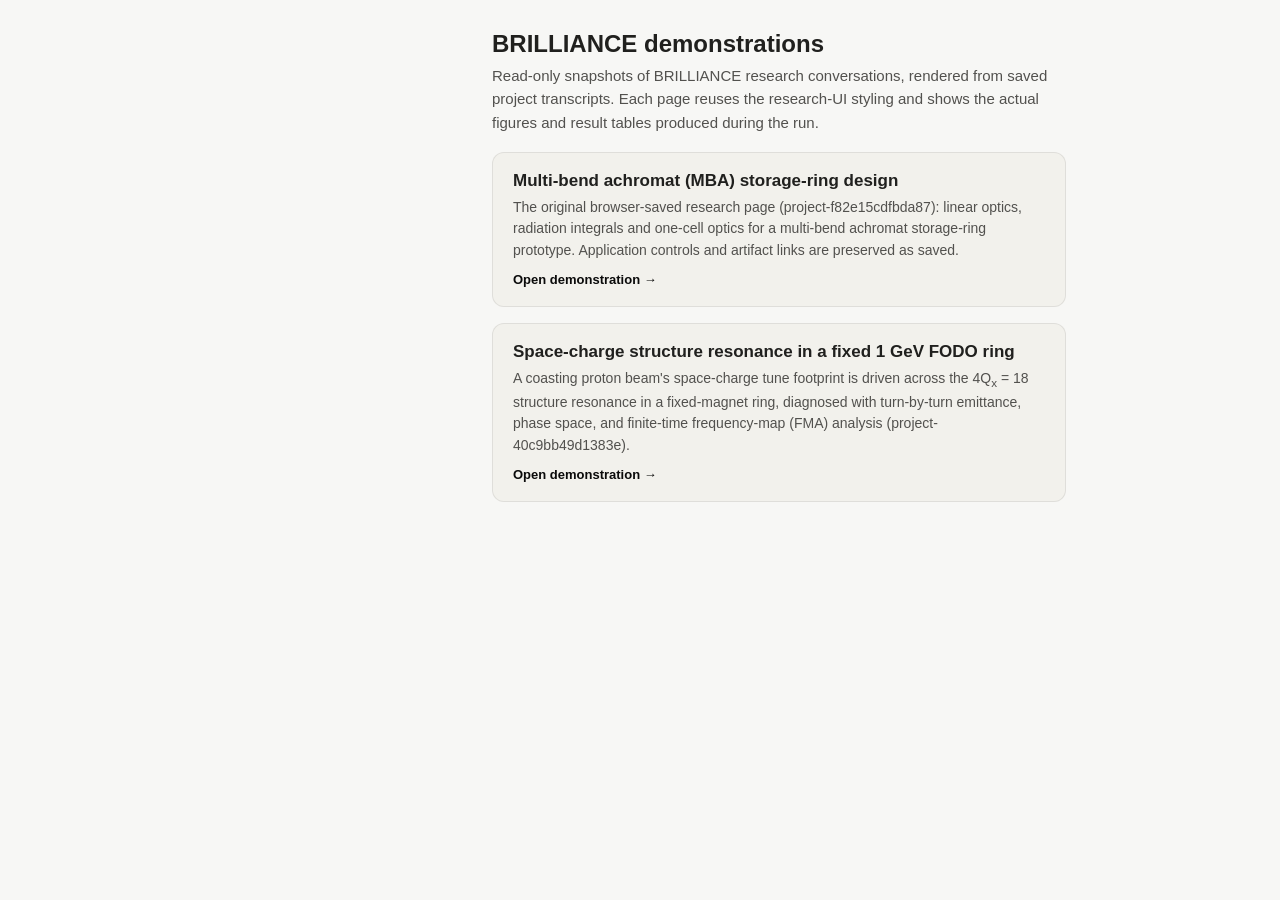
==== examples/index.html @ 88914bb2 "add a space charge research example" ====
<!DOCTYPE html>
<html lang="en"><head><meta charset="UTF-8">
  <meta name="viewport" content="width=device-width, initial-scale=1">
  <meta name="theme-color" content="#f7f7f5">
  <title>BRILLIANCE · Demonstrations</title>
  <link rel="icon" href="data:image/svg+xml,%3Csvg xmlns='http://www.w3.org/2000/svg' viewBox='0 0 64 64'%3E%3Crect width='64' height='64' rx='14' fill='%2320201e'/%3E%3Ctext x='32' y='45' text-anchor='middle' font-size='40' font-family='serif' fill='white'%3EB%3C/text%3E%3C/svg%3E">
  <link rel="stylesheet" href="./space-charge/assets/styles.css">
  <style>
    .app-shell.single-column { display: block; max-width: 900px; margin: 0 auto; }
    .single-column .main-panel { border: none; }
    .landing-head { padding: 30px 24px 6px; }
    .landing-head h1 { margin: 0 0 6px; font-size: 24px; }
    .landing-head p { margin: 0; color: var(--text-secondary, #52514e); font-size: 15px; line-height: 1.55; }
    .example-list { padding: 12px 24px 32px; display: flex; flex-direction: column; gap: 16px; }
    .example-card {
      display: block; text-decoration: none; color: inherit;
      padding: 18px 20px; border-radius: 12px;
      background: var(--surface-2, #f2f1ec);
      border: 1px solid rgba(11,11,11,0.08);
      transition: border-color .15s ease, transform .15s ease;
    }
    .example-card:hover { border-color: rgba(11,11,11,0.22); transform: translateY(-1px); }
    .example-card h2 { margin: 0 0 6px; font-size: 17px; }
    .example-card p { margin: 0; color: var(--text-secondary, #52514e); font-size: 14px; line-height: 1.55; }
    .example-card .go { display: inline-block; margin-top: 10px; font-size: 13px; font-weight: 600; color: var(--text-primary, #0b0b0b); }
  </style>
</head>
<body>
  <div id="app" class="app-shell single-column">
    <main class="main-panel">
      <header class="landing-head">
        <h1>BRILLIANCE demonstrations</h1>
        <p>Read-only snapshots of BRILLIANCE research conversations, rendered from saved
        project transcripts. Each page reuses the research-UI styling and shows the actual
        figures and result tables produced during the run.</p>
      </header>

      <section class="example-list">
        <a class="example-card" href="./mba-design/index.html">
          <h2>Multi-bend achromat (MBA) storage-ring design</h2>
          <p>The original browser-saved research page (project-f82e15cdfbda87): linear optics,
          radiation integrals and one-cell optics for a multi-bend achromat storage-ring prototype.
          Application controls and artifact links are preserved as saved.</p>
          <span class="go">Open demonstration →</span>
        </a>

        <a class="example-card" href="./space-charge/index.html">
          <h2>Space-charge structure resonance in a fixed 1&nbsp;GeV FODO ring</h2>
          <p>A coasting proton beam's space-charge tune footprint is driven across the
          4Q<sub>x</sub>&nbsp;=&nbsp;18 structure resonance in a fixed-magnet ring, diagnosed with
          turn-by-turn emittance, phase space, and finite-time frequency-map (FMA) analysis
          (project-40c9bb49d1383e).</p>
          <span class="go">Open demonstration →</span>
        </a>
      </section>
    </main>
  </div>
</body></html>
---- examples/space-charge/assets/styles.css ----
:root {
  --bg: #f7f7f5;
  --surface: #ffffff;
  --sidebar: #efefec;
  --ink: #20201e;
  --muted: #777771;
  --line: #deded9;
  --soft-line: #e9e9e5;
  --accent: #b3472e;
  --accent-soft: #f4e8e3;
  --success: #2f7655;
  --warning: #9c6a1c;
  --shadow: 0 8px 28px rgba(34, 34, 30, .08);
  color-scheme: light;
  font-family: Inter, ui-sans-serif, -apple-system, BlinkMacSystemFont, "Segoe UI", sans-serif;
}

* { box-sizing: border-box; }
html, body { margin: 0; min-height: 100%; background: var(--bg); color: var(--ink); }
button, textarea { font: inherit; }
button { color: inherit; }

.app-shell { display: flex; min-height: 100vh; }
.sidebar {
  position: fixed; inset: 0 auto 0 0; z-index: 20; width: 278px;
  display: flex; flex-direction: column; padding: 17px 13px 13px;
  background: var(--sidebar); border-right: 1px solid #e3e3de;
}
.brand-row { display: flex; align-items: center; gap: 10px; padding: 2px 7px 18px; }
.brand-row strong { display: block; font-size: 13px; letter-spacing: .06em; }
.brand-row small { display: block; color: var(--muted); font-size: 11px; margin-top: 2px; }
.brand-mark, .hero-mark {
  display: grid; place-items: center; color: white; background: var(--ink); font-family: Georgia, serif;
  border-radius: 9px; font-weight: 700;
}
.brand-mark { width: 31px; height: 31px; }
.hero-mark { width: 48px; height: 48px; margin: 0 auto 22px; font-size: 24px; border-radius: 14px; }
.new-chat {
  width: 100%; border: 1px solid #d7d7d1; border-radius: 9px; background: rgba(255,255,255,.72);
  padding: 10px 12px; text-align: left; cursor: pointer; transition: background .15s;
}
.new-chat:hover { background: white; }
.new-chat span { margin-right: 8px; font-size: 17px; }
.history-label { padding: 24px 9px 8px; color: var(--muted); font-size: 11px; font-weight: 600; text-transform: uppercase; letter-spacing: .06em; }
.project-list { overflow-y: auto; flex: 1; }
.project-link { display: block; width: 100%; border: 0; background: transparent; text-align: left; cursor: pointer; border-radius: 8px; padding: 9px; margin: 1px 0; }
.project-link:hover, .project-link.active { background: rgba(255,255,255,.82); }
.project-link .title { overflow: hidden; text-overflow: ellipsis; white-space: nowrap; font-size: 13px; }
.project-link .meta { color: var(--muted); font-size: 11px; margin-top: 4px; display: flex; justify-content: space-between; }
.sidebar-foot { border-top: 1px solid #dadad4; padding: 13px 8px 4px; color: var(--muted); font-size: 11px; display: flex; align-items: center; gap: 7px; }
.connection-dot { width: 7px; height: 7px; border-radius: 50%; background: #aaa; }
.connection-dot.online { background: var(--success); box-shadow: 0 0 0 3px rgba(47,118,85,.1); }

.main-panel { margin-left: 278px; width: calc(100% - 278px); min-height: 100vh; position: relative; padding-bottom: 174px; }
.topbar {
  position: sticky; top: 0; z-index: 10; height: 58px; display: flex; align-items: center; gap: 10px;
  padding: 0 18px; background: rgba(247,247,245,.9); border-bottom: 1px solid rgba(222,222,217,.75);
  backdrop-filter: blur(12px);
}
.icon-button { border: 0; border-radius: 7px; background: transparent; width: 34px; height: 34px; cursor: pointer; font-size: 17px; }
.icon-button:hover { background: #e9e9e5; }
#open-sidebar { display: none; }
.project-heading { min-width: 0; flex: 1; }
#project-title { font-size: 14px; font-weight: 600; white-space: nowrap; overflow: hidden; text-overflow: ellipsis; }
.project-progress { color: var(--muted); font-size: 11px; margin-top: 2px; }
.status-pill { font-size: 11px; border-radius: 999px; padding: 5px 9px; background: #e8f2eb; color: var(--success); }
.status-pill.running { color: var(--warning); background: #f7efdf; }

.welcome { width: min(720px, calc(100% - 40px)); margin: clamp(80px, 17vh, 170px) auto 0; text-align: center; }
.welcome h1 { font-family: Georgia, Cambria, serif; font-size: clamp(27px, 3vw, 38px); font-weight: 500; letter-spacing: -.02em; margin: 0 0 15px; }
.welcome > p { color: var(--muted); line-height: 1.6; font-size: 14px; max-width: 620px; margin: 0 auto 30px; }
.examples { display: grid; grid-template-columns: repeat(3, 1fr); gap: 9px; }
.example { min-height: 83px; border: 1px solid var(--line); border-radius: 12px; padding: 13px; text-align: left; background: rgba(255,255,255,.55); font-size: 12px; line-height: 1.4; cursor: pointer; }
.example:hover { background: white; border-color: #c9c9c2; }

.conversation { width: min(920px, calc(100% - 42px)); margin: 0 auto; padding: 35px 0 15px; }
.message { display: grid; grid-template-columns: 32px minmax(0, 1fr); column-gap: 13px; margin-bottom: 30px; }
.message.user { grid-template-columns: minmax(0, 1fr); justify-items: end; margin: 10px 0 30px; }
.avatar { width: 30px; height: 30px; border-radius: 8px; display: grid; place-items: center; font-size: 12px; font-weight: 700; background: var(--ink); color: white; }
.message.user .message-body { max-width: 74%; background: #e9e9e5; border-radius: 17px; padding: 10px 15px; }
.message.assistant .message-body { min-width: 0; padding-top: 3px; }
.message-content { font-size: 14px; line-height: 1.65; overflow-wrap: anywhere; }
.message-content p { margin: 0 0 10px; }
.message-content p:last-child { margin-bottom: 0; }
.message-content ul { margin: 7px 0 9px; padding-left: 21px; }
.message-content strong { font-weight: 650; }
.message-table-wrap { width: 100%; overflow-x: auto; margin: 10px 0 14px; border: 1px solid var(--line); border-radius: 9px; background: rgba(255,255,255,.72); }
.message-table { min-width: 620px; font-size: 12px; }
.message-table th { background: #f7f7f3; color: var(--ink); white-space: nowrap; }
.message-table td { white-space: nowrap; }
.message-time { color: #999991; font-size: 10px; margin-top: 7px; opacity: 0; transition: opacity .15s; }
.message:hover .message-time { opacity: 1; }
.message-attachments { display: grid; gap: 9px; margin-top: 13px; }
.evidence-reference { justify-self: start; border: 0; background: transparent; color: #52758c; font-size: 13px; padding: 2px 0; cursor: pointer; text-align: left; }
.evidence-reference:hover { text-decoration: underline; }
.message-new .message-body { position: relative; }
.message-new .message-body::before {
  content: "NEW"; position: absolute; left: -13px; top: 6px; writing-mode: vertical-rl;
  font-size: 9px; font-weight: 750; letter-spacing: .06em; color: #b8872b;
}
.message-new .generated-figure { border-color: #d9b374; box-shadow: 0 0 0 2px rgba(217, 179, 116, .35); }

.tool-card, .artifact-card, .metrics-card, .evidence-summary-card {
  border: 1px solid var(--line); border-radius: 10px; background: rgba(255,255,255,.72); overflow: hidden;
}
.tool-card summary, .artifact-card summary { list-style: none; display: flex; align-items: center; gap: 9px; padding: 10px 12px; cursor: pointer; font-size: 12px; }
.tool-card summary::-webkit-details-marker, .artifact-card summary::-webkit-details-marker { display: none; }
.generated-code { margin-top: 14px; border-top: 1px solid var(--line); padding-top: 10px; }
.generated-code summary { cursor: pointer; color: var(--muted); font-size: 13px; }
.generated-code pre { overflow: auto; max-height: 420px; padding: 12px; border-radius: 8px; background: #151719; color: #e8e8e8; font-size: 12px; line-height: 1.5; white-space: pre; }
.code-claim-boundary { margin-top: 12px; padding: 10px 12px; border-left: 3px solid #b8872b; background: #fff8e8; color: #66521f; font-size: 13px; }
.artifact-method { margin: 0 0 12px; color: var(--muted); font-size: 12px; line-height: 1.55; }
.coded-notes { margin: 12px 0; padding-left: 20px; color: var(--muted); font-size: 12px; line-height: 1.5; }
.tool-card summary::after, .artifact-card summary::after { content: "›"; margin-left: auto; color: #999; transition: transform .15s; }
.tool-card[open] summary::after, .artifact-card[open] summary::after { transform: rotate(90deg); }
.tool-dot { width: 8px; height: 8px; border-radius: 50%; background: var(--success); }
.tool-body { padding: 0 12px 11px 29px; color: var(--muted); font-size: 11px; line-height: 1.55; }
.tool-body dl { margin: 0; display: grid; grid-template-columns: max-content 1fr; gap: 4px 10px; }
.tool-body dt { color: #999; }
.tool-body dd { margin: 0; overflow-wrap: anywhere; }
.artifact-body { border-top: 1px solid var(--soft-line); padding: 12px; min-height: 120px; }
.artifact-loading { display: flex; align-items: center; gap: 8px; color: var(--muted); font-size: 12px; padding: 30px 5px; }
.spinner { width: 14px; height: 14px; border: 2px solid #ddd; border-top-color: var(--accent); border-radius: 50%; animation: spin .8s linear infinite; }
@keyframes spin { to { transform: rotate(360deg); } }

.metrics-card { padding: 12px; }
.evidence-summary-card { padding: 13px; }
.evidence-summary-text { margin: 0 0 10px; color: var(--muted); font-size: 12px; line-height: 1.55; }
.evidence-method-steps { margin: 0 0 12px; padding-left: 21px; color: var(--muted); font-size: 12px; line-height: 1.55; }
.evidence-table-title { margin: 12px 0 6px; font-size: 11px; font-weight: 650; }
.card-title { font-size: 12px; font-weight: 650; margin-bottom: 10px; }
.metrics-grid { display: grid; grid-template-columns: repeat(auto-fit, minmax(135px, 1fr)); gap: 1px; background: var(--line); border: 1px solid var(--line); border-radius: 8px; overflow: hidden; }
.metric { background: white; padding: 10px 11px; min-width: 0; }
.metric .label { display: block; color: var(--muted); font-size: 10px; margin-bottom: 4px; }
.metric .value { font-size: 16px; font-variant-numeric: tabular-nums; }
.metric .unit { color: var(--muted); font-size: 10px; margin-left: 3px; }
.download-card { display: inline-flex; align-items: center; gap: 7px; text-decoration: none; color: var(--ink); font-size: 12px; border: 1px solid var(--line); border-radius: 8px; padding: 9px 12px; background: white; width: fit-content; }
.download-card:hover { border-color: #bbb; }

.chart-wrap { width: 100%; overflow-x: auto; }
.chart { width: 100%; min-width: 520px; display: block; }
.chart text { fill: #777771; font-family: Inter, ui-sans-serif, sans-serif; font-size: 10px; }
.chart .axis { stroke: #aaa9a3; stroke-width: 1; }
.chart .grid { stroke: #ecece8; stroke-width: 1; }
.chart-meta { display: flex; flex-wrap: wrap; gap: 7px 16px; margin-top: 8px; color: var(--muted); font-size: 10px; }
.chart-meta b { color: var(--ink); font-weight: 550; }
.data-table { width: 100%; border-collapse: collapse; font-size: 11px; }
.data-table th { color: var(--muted); font-weight: 550; text-align: left; border-bottom: 1px solid var(--line); padding: 7px; }
.data-table td { border-bottom: 1px solid var(--soft-line); padding: 7px; font-variant-numeric: tabular-nums; }
.legend { display: flex; flex-wrap: wrap; gap: 11px; margin: 0 0 7px; color: var(--muted); font-size: 10px; }
.legend span { display: inline-flex; align-items: center; gap: 4px; }
.legend i { width: 9px; height: 3px; display: inline-block; border-radius: 2px; }

.live-message { display: grid; grid-template-columns: 32px minmax(0, 1fr); gap: 13px; margin: -6px 0 30px; }
.live-card { border: 1px solid #d9cec6; border-radius: 12px; padding: 14px 15px; background: #fbf8f5; color: #66564e; font-size: 12px; display: grid; gap: 9px; box-shadow: 0 7px 22px rgba(61, 42, 31, .045); }
.live-heading { display: flex; align-items: center; justify-content: space-between; gap: 12px; }
.live-kicker { display: flex; align-items: center; gap: 8px; color: #876d5f; font-size: 10px; font-weight: 700; letter-spacing: .08em; text-transform: uppercase; }
.live-title { display: flex; align-items: center; gap: 9px; color: #3e342e; font-size: .94rem; }
.model-badge { border: 1px solid #ddcfc6; border-radius: 999px; background: #fff; color: #725c50; font-size: 10px; padding: 3px 8px; white-space: nowrap; }
.live-summary { display: flex; flex-wrap: wrap; gap: 5px 12px; color: var(--muted); font-size: 10px; }
.live-summary span + span::before { content: "\00b7"; margin-right: 12px; color: #baaaa0; }
.computation-card { border-color: #c9d8ce; background: #f7fbf8; }
.computation-actions { display: flex; justify-content: flex-end; align-items: center; min-height: 28px; color: var(--muted); font-size: 10px; }
.stop-computation { border: 1px solid #b99080; background: #fff; color: #7e4535; border-radius: 8px; padding: 6px 10px; font: inherit; cursor: pointer; }
.stop-computation:hover { background: #fff5f1; }
.stop-computation:disabled { cursor: wait; opacity: .65; }
.model-update { border-left: 3px solid #b59a89; background: #fff; border-radius: 0 8px 8px 0; padding: 8px 10px; }
.model-update > span, .live-section-title { color: #92786a; font-size: 9px; font-weight: 750; letter-spacing: .075em; text-transform: uppercase; }
.model-update p, .research-update p, .finding-row p, .activity-row p { margin: 3px 0 0; color: #75655c; line-height: 1.45; }
.research-log, .finding-list { display: grid; gap: 7px; border-top: 1px solid #eadfd7; padding-top: 9px; }
.research-update { display: grid; grid-template-columns: 50px minmax(0, 1fr); gap: 9px; align-items: start; }
.research-update > span { border-radius: 999px; background: #eee7e2; color: #745e52; font-size: 9px; padding: 3px 6px; text-align: center; text-transform: uppercase; }
.research-update.finding > span { background: #e6f0e8; color: #42664a; }
.research-update.repair > span { background: #f6e8e4; color: #8b5047; }
.research-update.decision > span { background: #e8e9f4; color: #505a83; }
.research-update strong, .finding-row strong { color: #4c4039; font-weight: 650; }
.finding-row { display: grid; grid-template-columns: 8px minmax(0, 1fr); gap: 9px; align-items: start; }
.error-list { background: #fff8f6; border: 1px solid #f0d8d1; border-radius: 8px; padding: 9px 10px; }
.activity-list { display: grid; gap: 5px; padding: 7px 0 1px 17px; border-top: 1px solid #eadfd7; }
.activity-row { display: grid; grid-template-columns: 8px minmax(0, 1fr) auto; gap: 8px; align-items: center; color: #65564d; }
.activity-row > div { min-width: 0; }
.activity-row small { color: #9b897e; font-size: 10px; }
.activity-status { width: 7px; height: 7px; border-radius: 50%; background: #c19365; }
.activity-status.completed, .activity-status.complete { background: var(--success); }
.activity-status.failed, .activity-status.paused { background: #b3472e; }
.pending-note { color: #8a6c5c; font-size: 10px; padding-left: 17px; }
.generated-figure { margin: 0; border: 1px solid var(--border); border-radius: 11px; overflow: hidden; background: white; }
.generated-figure img { display: block; width: 100%; height: auto; max-height: 720px; object-fit: contain; }
.generated-figure figcaption { padding: 8px 11px; color: var(--muted); font-size: 11px; border-top: 1px solid var(--border); }
.pulse { width: 8px; height: 8px; border-radius: 50%; background: var(--accent); animation: pulse 1.4s ease-in-out infinite; }
@keyframes pulse { 50% { opacity: .25; transform: scale(.75); } }

.composer-dock { position: fixed; z-index: 12; left: 278px; right: 0; bottom: 0; padding: 22px max(20px, calc((100vw - 278px - 920px)/2)); background: linear-gradient(transparent, var(--bg) 24%); }
.composer { background: white; border: 1px solid #d5d5cf; border-radius: 16px; box-shadow: var(--shadow); padding: 10px 11px 8px; }
.composer:focus-within { border-color: #b9b9b1; }
.composer textarea { display: block; width: 100%; resize: none; border: 0; outline: none; background: transparent; color: var(--ink); font-size: 14px; line-height: 1.45; min-height: 27px; max-height: 180px; padding: 3px 4px; }
.composer-actions { display: flex; align-items: center; min-height: 31px; }
.text-button { border: 0; background: transparent; color: var(--muted); padding: 5px; cursor: pointer; font-size: 11px; }
.text-button:hover { color: var(--ink); }
.composer-hint { margin-left: auto; color: #a0a09a; font-size: 10px; }
.send-button { margin-left: 10px; width: 30px; height: 30px; border: 0; border-radius: 9px; background: var(--ink); color: white; cursor: pointer; font-size: 18px; line-height: 1; }
.send-button:disabled { opacity: .35; cursor: default; }
.context-field { border-top: 1px solid var(--soft-line) !important; margin-top: 6px; padding-top: 9px !important; font-size: 12px !important; color: var(--muted) !important; }
.disclaimer { color: #999991; text-align: center; font-size: 9px; margin: 7px 0 0; }
.toast { position: fixed; z-index: 50; right: 22px; bottom: 145px; max-width: 380px; background: #302f2c; color: white; border-radius: 9px; padding: 10px 13px; font-size: 12px; box-shadow: var(--shadow); }
.hidden { display: none !important; }
.mobile-only { display: none; }

@media (max-width: 800px) {
  .sidebar { transform: translateX(-100%); transition: transform .2s; box-shadow: var(--shadow); }
  .sidebar.open { transform: translateX(0); }
  .main-panel { margin-left: 0; width: 100%; }
  #open-sidebar, .mobile-only { display: inline-grid; place-items: center; }
  .composer-dock { left: 0; padding-left: 14px; padding-right: 14px; }
  .examples { grid-template-columns: 1fr; }
  .example { min-height: auto; }
  .conversation { width: calc(100% - 28px); }
  .message.user .message-body { max-width: 88%; }
  .composer-hint { display: none; }
}

@media (prefers-reduced-motion: reduce) {
  *, *::before, *::after { animation-duration: .01ms !important; transition-duration: .01ms !important; }
}
.protocol-recovery {
  margin: 24px 0;
  padding: 20px;
  border: 1px solid #d9bb82;
  border-radius: 12px;
  background: #fffaf0;
  color: #34322e;
}
.protocol-recovery h3 { margin: 0 0 12px; font-size: 16px; }
.protocol-recovery p { line-height: 1.6; margin: 10px 0; }
.recovery-actions { display: flex; flex-wrap: wrap; gap: 10px; margin: 18px 0; }
.recovery-actions button, .model-configuration button {
  border: 1px solid #aaa49a; border-radius: 8px; padding: 9px 14px;
  background: white; color: inherit; cursor: pointer; font: inherit;
}
.recovery-actions button:first-child { background: #34322e; color: white; border-color: #34322e; }
.recovery-actions button:disabled { opacity: .5; cursor: wait; }
.recovery-note { font-size: 12px; color: #625c50; }
.model-configuration { width: min(560px, calc(100vw - 48px)); padding: 26px; border: 1px solid #d1ccc1; border-radius: 14px; line-height: 1.6; }
.model-configuration::backdrop { background: rgb(0 0 0 / 35%); }
.model-configuration h2 { margin-top: 0; }
.model-configuration { max-height: calc(100vh - 48px); overflow-y: auto; }
.model-configuration label { display: grid; gap: 5px; margin: 12px 0; }
.model-configuration input, .model-configuration select { width: 100%; padding: 9px; box-sizing: border-box; }
.model-configuration button { margin: 4px 3px 4px 0; }
.model-configuration [hidden] { display: none; }
.model-configuration li { margin: 12px 0; overflow-wrap: anywhere; }
.evidence-sources { margin-top: 14px; font-size: 12px; color: #6d675f; overflow-wrap: anywhere; }
.evidence-sources summary { cursor: pointer; }
.technical-details { margin: 8px 0; color: #6d675f; font-size: 12px; }
.technical-details summary { cursor: pointer; padding: 5px 0; }
.technical-details pre { white-space: pre-wrap; overflow-wrap: anywhere; max-height: 360px; overflow: auto; padding: 10px; background: #f5f4f1; border-radius: 6px; }
.technical-message { margin-block: 6px; }
.technical-message .message-body { padding-block: 4px; }
/* Conversation restore is a quiet, explicit branch action, never an implicit rewind. */
.checkpoint-branch {
  font-size: 0.75rem;
  color: var(--muted, #64748b);
  background: transparent;
  border: 1px solid #d7dce3;
  border-radius: 5px;
  padding: 3px 8px;
  margin-top: 6px;
  cursor: pointer;
}
.checkpoint-branch:hover { background: #eef2f6; }
.checkpoint-branch:disabled { opacity: .5; cursor: wait; }
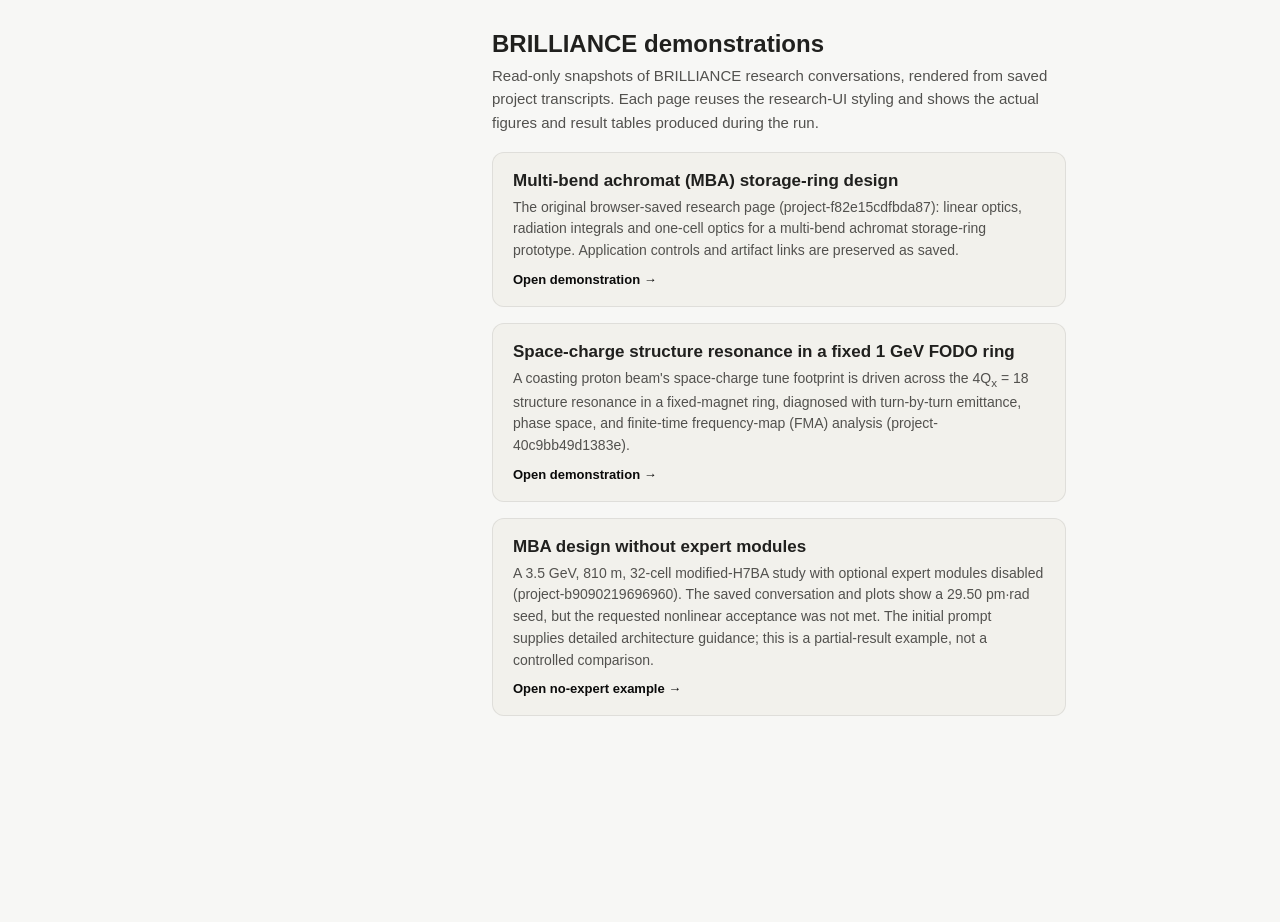
==== commit 641ae6af: "add clickable starting" ====
--- a/examples/index.html
+++ b/examples/index.html
@@ -52,6 +52,16 @@
           (project-40c9bb49d1383e).</p>
           <span class="go">Open demonstration →</span>
         </a>
+
+        <a class="example-card" href="./mba-design-no-expert/index.html">
+          <h2>MBA design without expert modules</h2>
+          <p>A 3.5 GeV, 810 m, 32-cell modified-H7BA study with optional expert modules
+          disabled (project-b9090219696960). The saved conversation and plots show a
+          29.50 pm·rad seed, but the requested nonlinear acceptance was not met.
+          The initial prompt supplies detailed architecture guidance; this is a partial-result
+          example, not a controlled comparison.</p>
+          <span class="go">Open no-expert example →</span>
+        </a>
       </section>
     </main>
   </div>
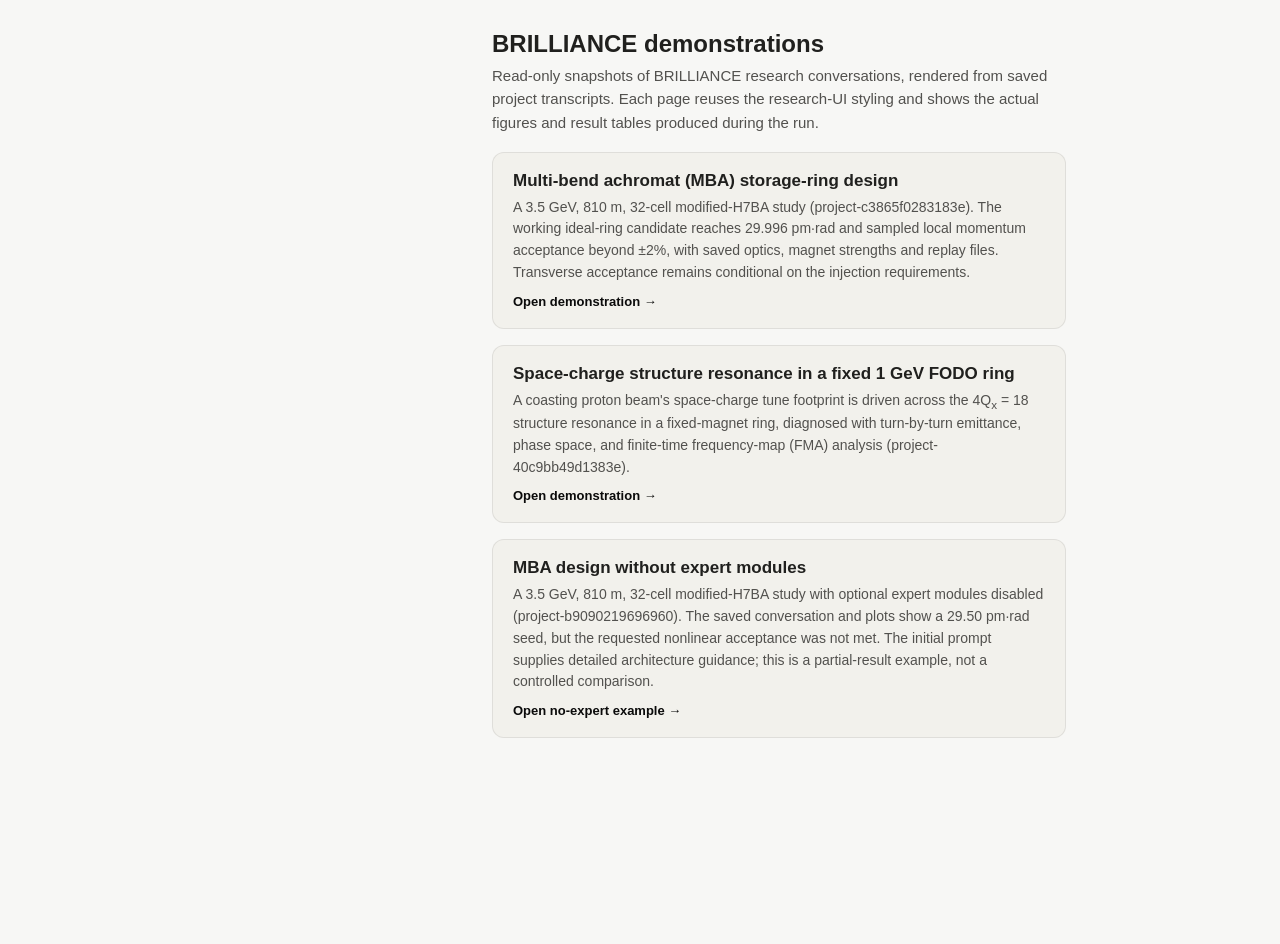
==== commit c23b2206: "upload a MBA design example" ====
--- a/examples/index.html
+++ b/examples/index.html
@@ -38,9 +38,10 @@
       <section class="example-list">
         <a class="example-card" href="./mba-design/index.html">
           <h2>Multi-bend achromat (MBA) storage-ring design</h2>
-          <p>The original browser-saved research page (project-f82e15cdfbda87): linear optics,
-          radiation integrals and one-cell optics for a multi-bend achromat storage-ring prototype.
-          Application controls and artifact links are preserved as saved.</p>
+          <p>A 3.5 GeV, 810 m, 32-cell modified-H7BA study (project-c3865f0283183e).
+          The working ideal-ring candidate reaches 29.996 pm&middot;rad and sampled local
+          momentum acceptance beyond &plusmn;2%, with saved optics, magnet strengths and
+          replay files. Transverse acceptance remains conditional on the injection requirements.</p>
           <span class="go">Open demonstration →</span>
         </a>
 
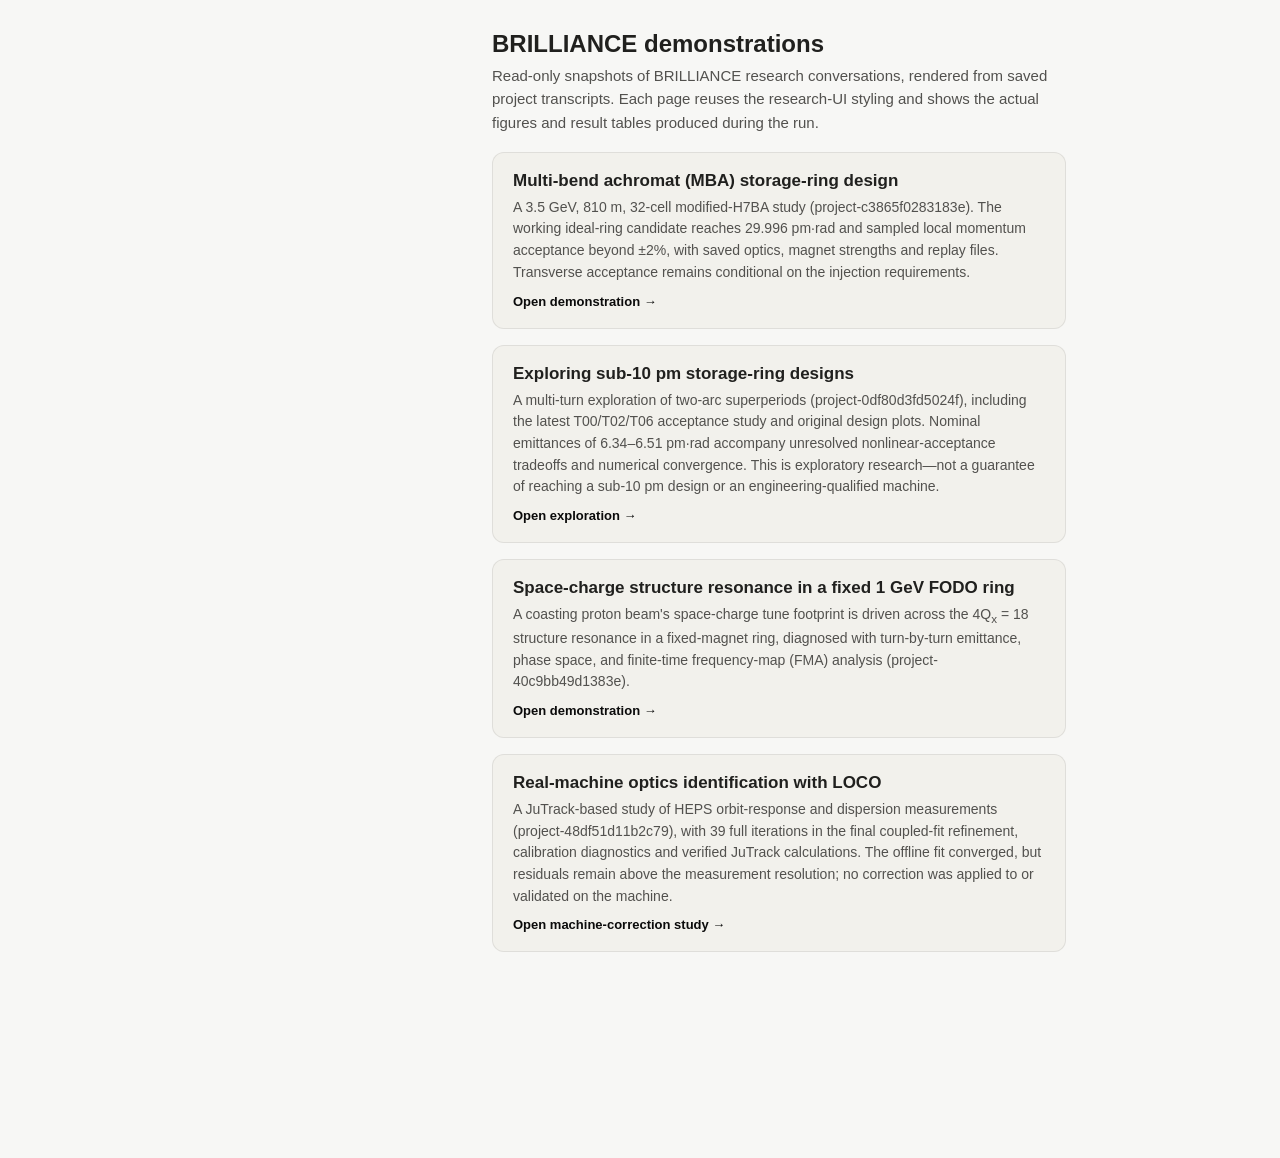
==== commit 0cae8fe6: "LOCO example for the HEPS" ====
--- a/examples/index.html
+++ b/examples/index.html
@@ -45,6 +45,16 @@
           <span class="go">Open demonstration →</span>
         </a>
 
+        <a class="example-card" href="./sub-10-pm-exploration/index.html">
+          <h2>Exploring sub-10 pm storage-ring designs</h2>
+          <p>A multi-turn exploration of two-arc superperiods (project-0df80d3fd5024f),
+          including the latest T00/T02/T06 acceptance study and original design plots.
+          Nominal emittances of 6.34–6.51 pm·rad accompany unresolved nonlinear-acceptance
+          tradeoffs and numerical convergence. This is exploratory research—not a guarantee of reaching
+          a sub-10 pm design or an engineering-qualified machine.</p>
+          <span class="go">Open exploration →</span>
+        </a>
+
         <a class="example-card" href="./space-charge/index.html">
           <h2>Space-charge structure resonance in a fixed 1&nbsp;GeV FODO ring</h2>
           <p>A coasting proton beam's space-charge tune footprint is driven across the
@@ -54,15 +64,16 @@
           <span class="go">Open demonstration →</span>
         </a>
 
-        <a class="example-card" href="./mba-design-no-expert/index.html">
-          <h2>MBA design without expert modules</h2>
-          <p>A 3.5 GeV, 810 m, 32-cell modified-H7BA study with optional expert modules
-          disabled (project-b9090219696960). The saved conversation and plots show a
-          29.50 pm·rad seed, but the requested nonlinear acceptance was not met.
-          The initial prompt supplies detailed architecture guidance; this is a partial-result
-          example, not a controlled comparison.</p>
-          <span class="go">Open no-expert example →</span>
+        <a class="example-card" href="./machine-correction/index.html">
+          <h2>Real-machine optics identification with LOCO</h2>
+          <p>A JuTrack-based study of HEPS orbit-response and dispersion measurements
+          (project-48df51d11b2c79), with 39 full iterations in the final coupled-fit
+          refinement, calibration diagnostics and verified JuTrack calculations.
+          The offline fit converged, but residuals remain above the measurement resolution;
+          no correction was applied to or validated on the machine.</p>
+          <span class="go">Open machine-correction study →</span>
         </a>
+
       </section>
     </main>
   </div>
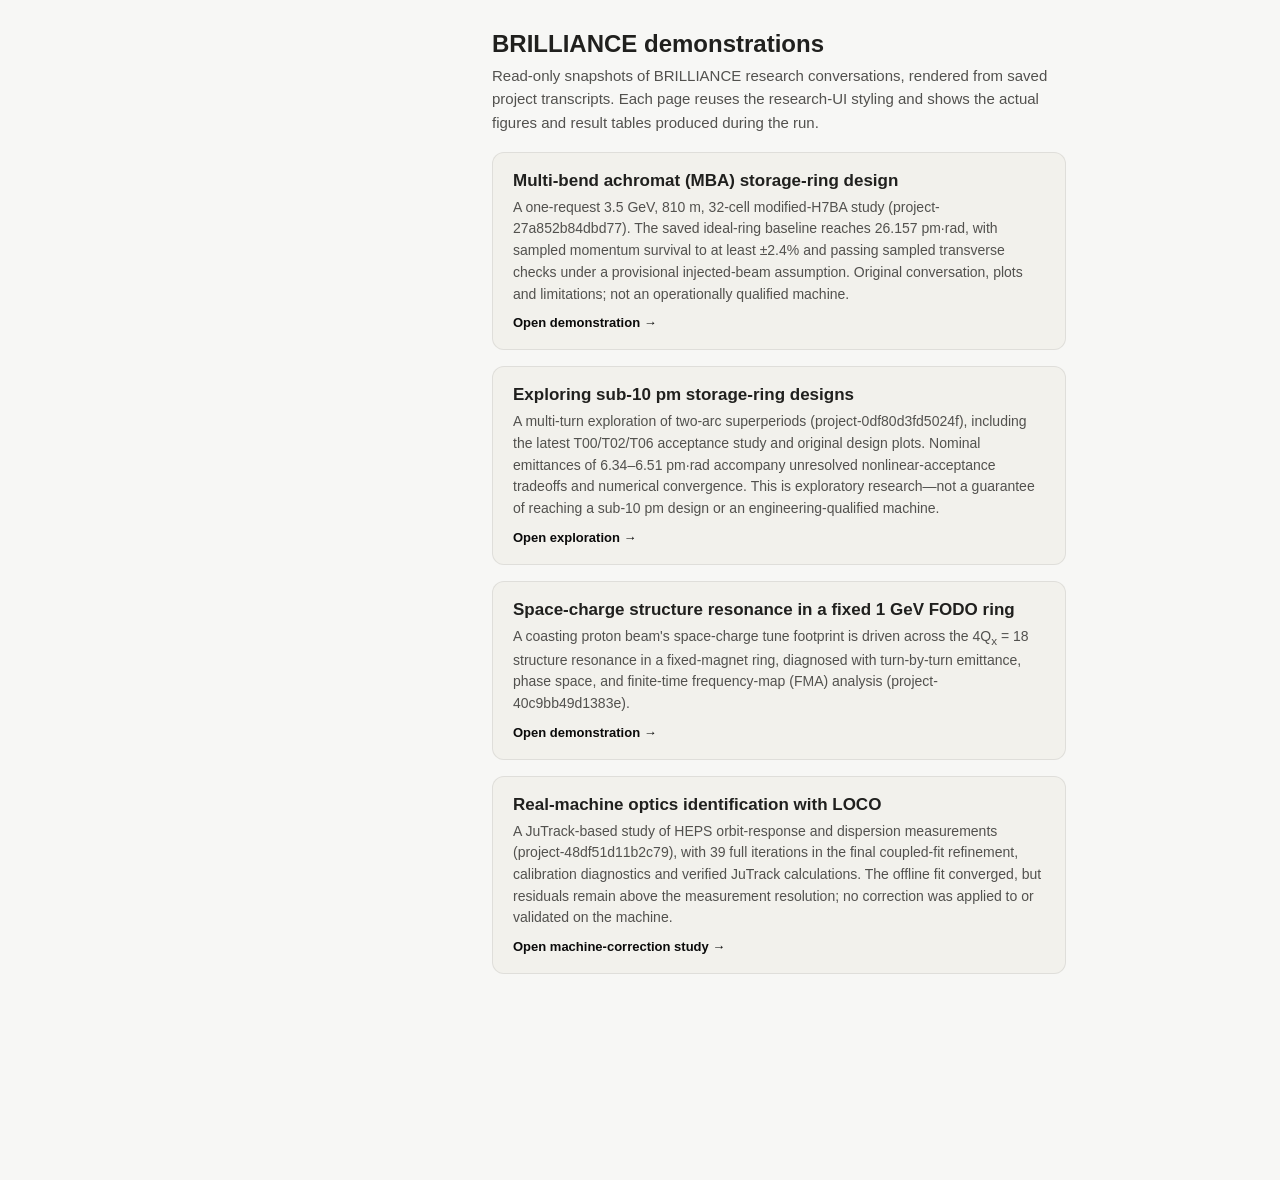
==== commit 2cb8c0e6: "update MBA lattice design guide" ====
--- a/examples/index.html
+++ b/examples/index.html
@@ -38,10 +38,11 @@
       <section class="example-list">
         <a class="example-card" href="./mba-design/index.html">
           <h2>Multi-bend achromat (MBA) storage-ring design</h2>
-          <p>A 3.5 GeV, 810 m, 32-cell modified-H7BA study (project-c3865f0283183e).
-          The working ideal-ring candidate reaches 29.996 pm&middot;rad and sampled local
-          momentum acceptance beyond &plusmn;2%, with saved optics, magnet strengths and
-          replay files. Transverse acceptance remains conditional on the injection requirements.</p>
+          <p>A one-request 3.5 GeV, 810 m, 32-cell modified-H7BA study (project-27a852b84dbd77).
+          The saved ideal-ring baseline reaches 26.157 pm&middot;rad, with sampled momentum
+          survival to at least &plusmn;2.4% and passing sampled transverse checks under a
+          provisional injected-beam assumption. Original conversation, plots and limitations;
+          not an operationally qualified machine.</p>
           <span class="go">Open demonstration →</span>
         </a>
 
